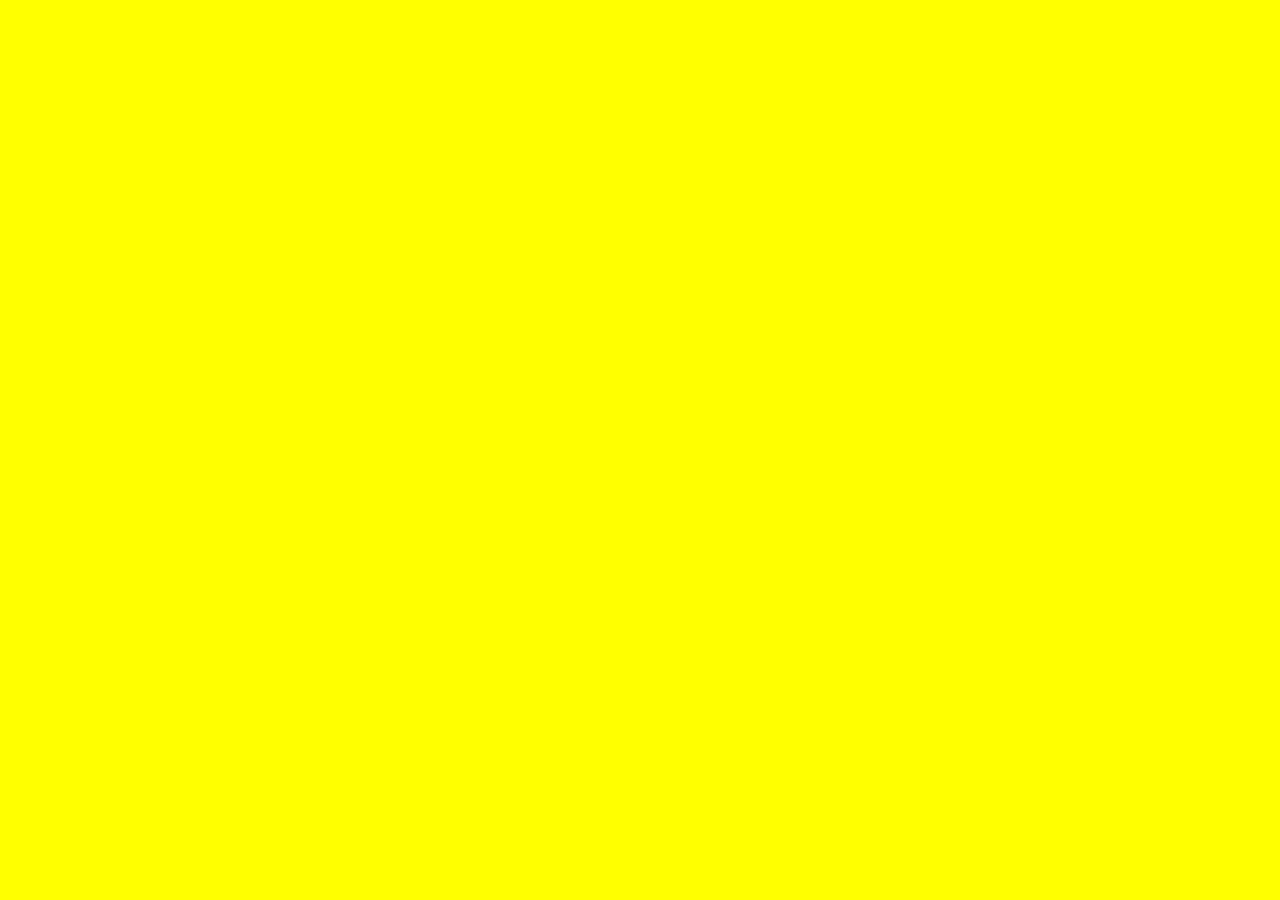
==== index.html @ 2d791983 "set: setting html-css-js" ====
<!DOCTYPE html>
<html lang="en">
  <head>
    <meta charset="UTF-8" />
    <meta http-equiv="X-UA-Compatible" content="IE=edge" />
    <meta name="viewport" content="width=device-width, initial-scale=1.0" />
    <link rel="stylesheet" href="style.css" />
    <title>Momentum</title>
  </head>
  <body>
    <script src="app.js"></script>
  </body>
</html>
---- style.css ----
body {
  background: yellow;
}
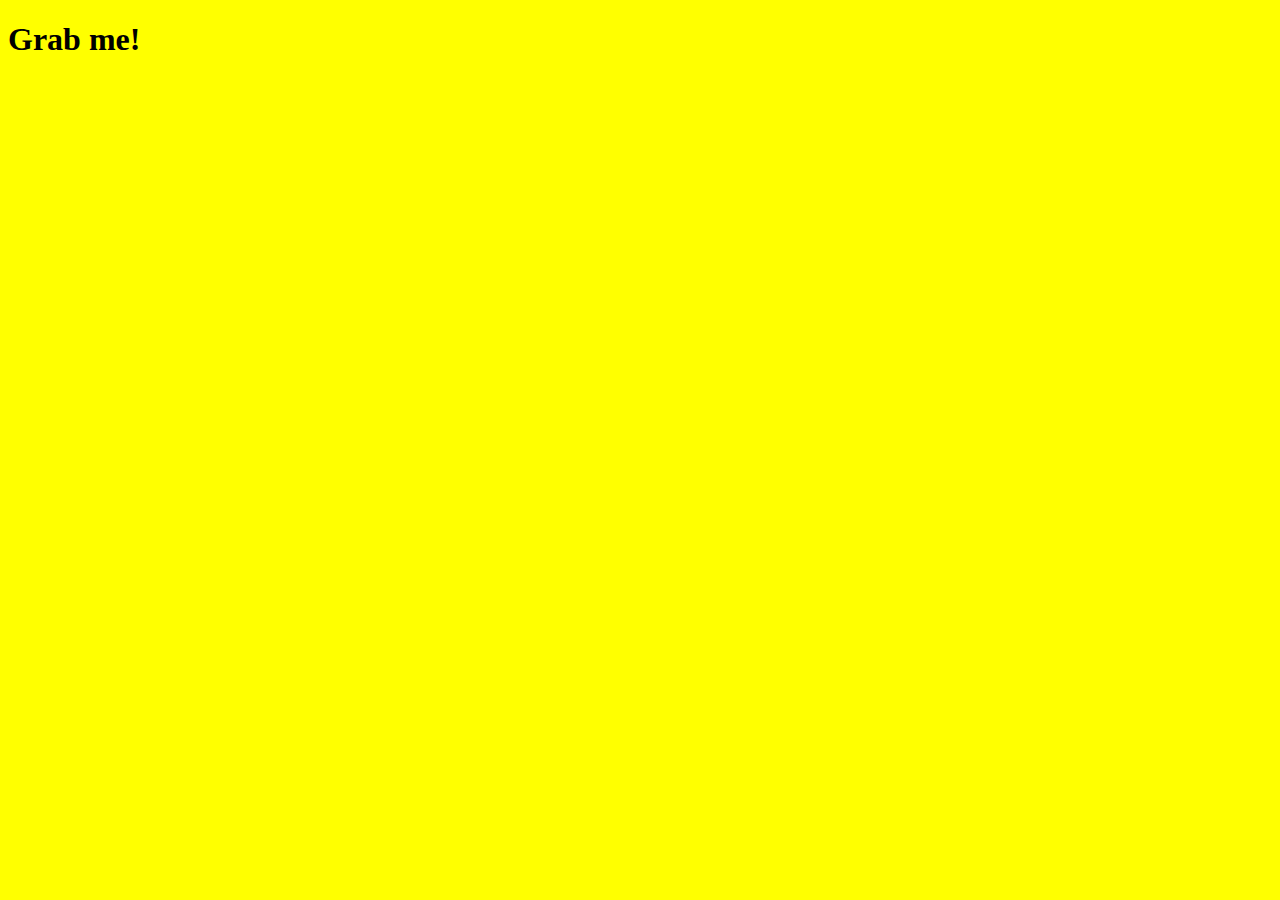
==== commit 8e3c546b: "feat: 3th-day" ====
--- a/index.html
+++ b/index.html
@@ -8,6 +8,9 @@
     <title>Momentum</title>
   </head>
   <body>
+    <div class="hello">
+      <h1 id="title">Grab me!</h1>
+    </div>
     <script src="app.js"></script>
   </body>
 </html>
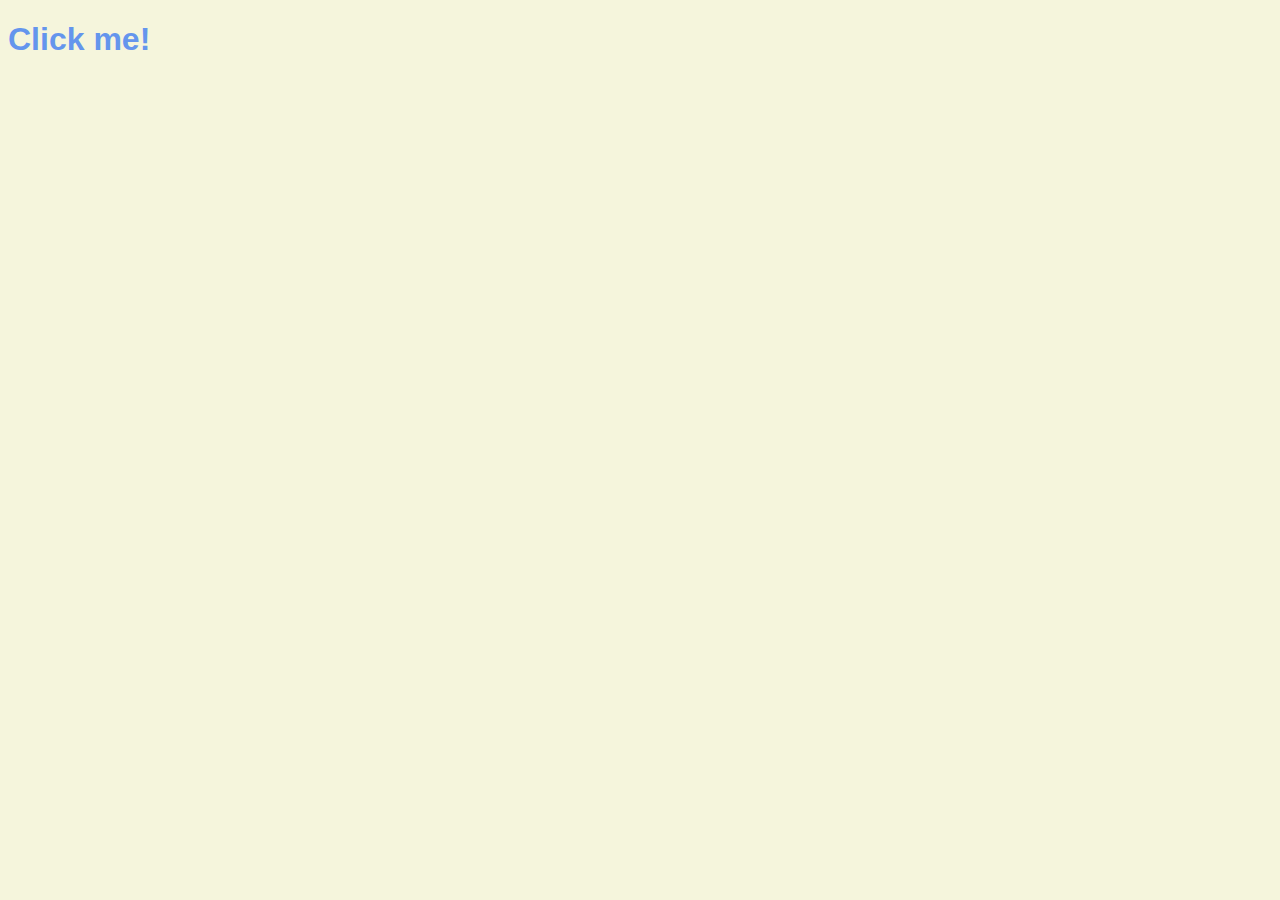
==== commit 2539c008: "test: classList.toggle" ====
--- a/index.html
+++ b/index.html
@@ -9,7 +9,7 @@
   </head>
   <body>
     <div class="hello">
-      <h1 id="title">Grab me!</h1>
+      <h1 class="sexy-font">Click me!</h1>
     </div>
     <script src="app.js"></script>
   </body>
--- a/style.css
+++ b/style.css
@@ -1,3 +1,17 @@
 body {
-  background: yellow;
+  background: beige;
 }
+
+h1 {
+  color: cornflowerblue;
+  transition: color 0.5s ease-in-out;
+}
+
+.clicked {
+  color: tomato;
+}
+
+.sexy-font {
+  font-family: "Trebuchet MS", "Lucida Sans Unicode", "Lucida Grande",
+    "Lucida Sans", Arial, sans-serif;
+}
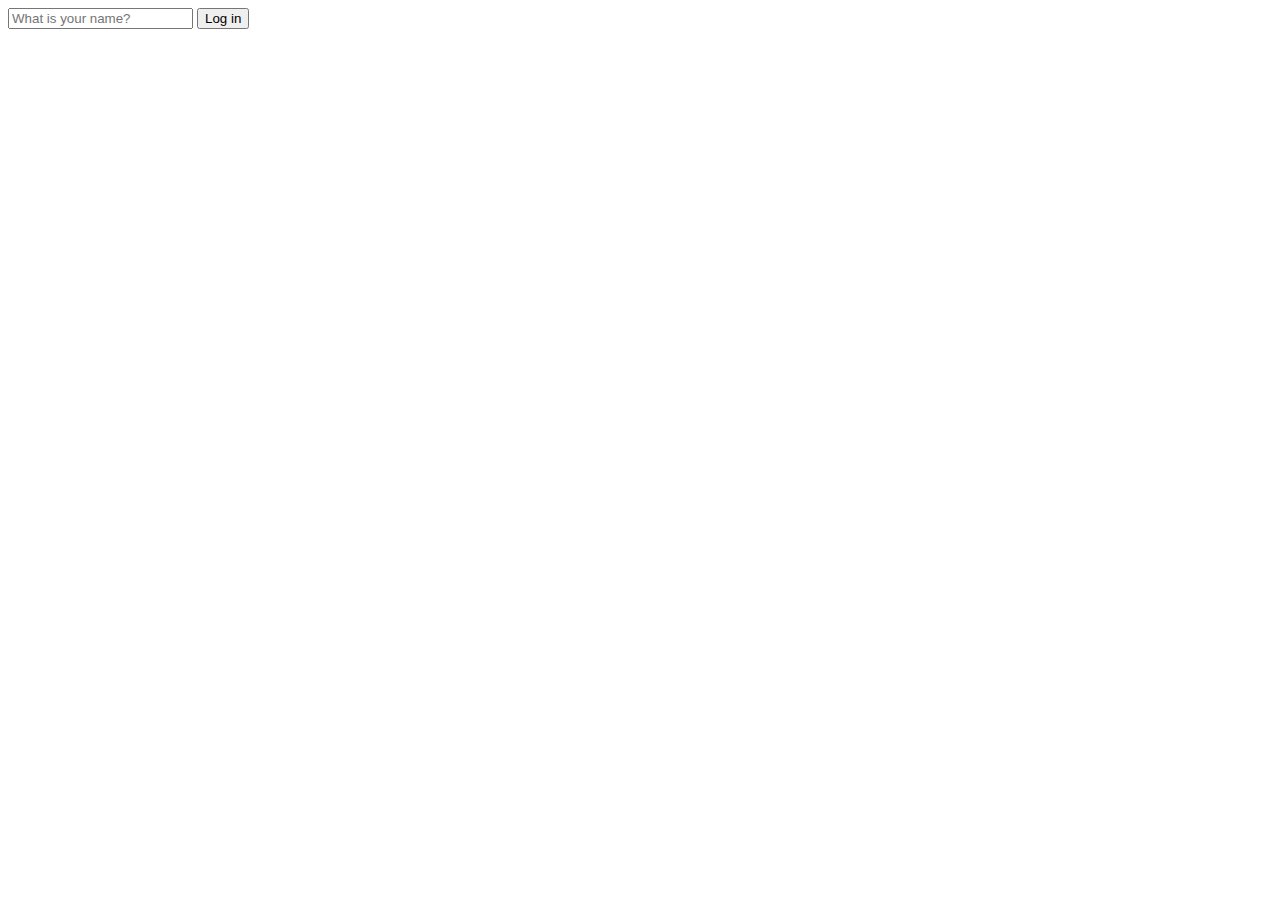
==== commit 523b6b23: "feat: day8-login" ====
--- a/index.html
+++ b/index.html
@@ -8,9 +8,16 @@
     <title>Momentum</title>
   </head>
   <body>
-    <div class="hello">
-      <h1 class="sexy-font">Click me!</h1>
-    </div>
+    <form id="login-form" class="hidden">
+      <input
+        required
+        maxlength="15"
+        type="text"
+        placeholder="What is your name?"
+      />
+      <button>Log in</button>
+    </form>
+    <h1 id="greeting" class="hidden"></h1>
     <script src="app.js"></script>
   </body>
 </html>
--- a/style.css
+++ b/style.css
@@ -1,17 +1,3 @@
-body {
-  background: beige;
+.hidden {
+  display: none;
 }
-
-h1 {
-  color: cornflowerblue;
-  transition: color 0.5s ease-in-out;
-}
-
-.clicked {
-  color: tomato;
-}
-
-.sexy-font {
-  font-family: "Trebuchet MS", "Lucida Sans Unicode", "Lucida Grande",
-    "Lucida Sans", Arial, sans-serif;
-}
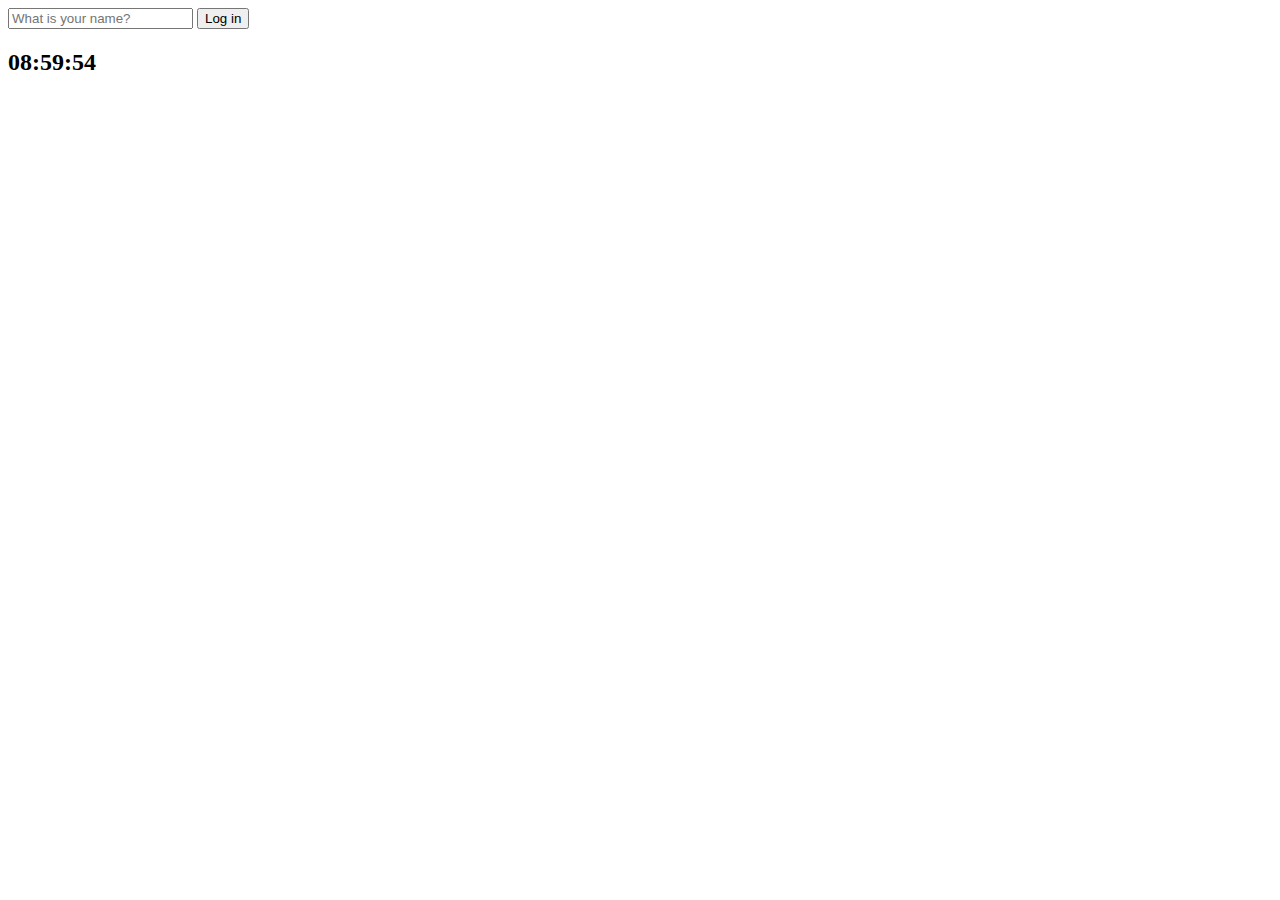
==== commit 30ca4f84: "feat: time_assignment" ====
--- a/index.html
+++ b/index.html
@@ -4,11 +4,11 @@
     <meta charset="UTF-8" />
     <meta http-equiv="X-UA-Compatible" content="IE=edge" />
     <meta name="viewport" content="width=device-width, initial-scale=1.0" />
-    <link rel="stylesheet" href="style.css" />
+    <link rel="stylesheet" href="css/style.css" />
     <title>Momentum</title>
   </head>
   <body>
-    <form id="login-form" class="hidden">
+    <form class="hidden" id="login-form">
       <input
         required
         maxlength="15"
@@ -17,7 +17,9 @@
       />
       <button>Log in</button>
     </form>
+    <h2 id="clock">00:00:00</h2>
     <h1 id="greeting" class="hidden"></h1>
-    <script src="app.js"></script>
+    <script src="js/clock.js"></script>
+    <script src="js/greeting.js"></script>
   </body>
 </html>
--- a/css/style.css
+++ b/css/style.css
@@ -0,0 +1,3 @@
+.hidden {
+  display: none;
+}
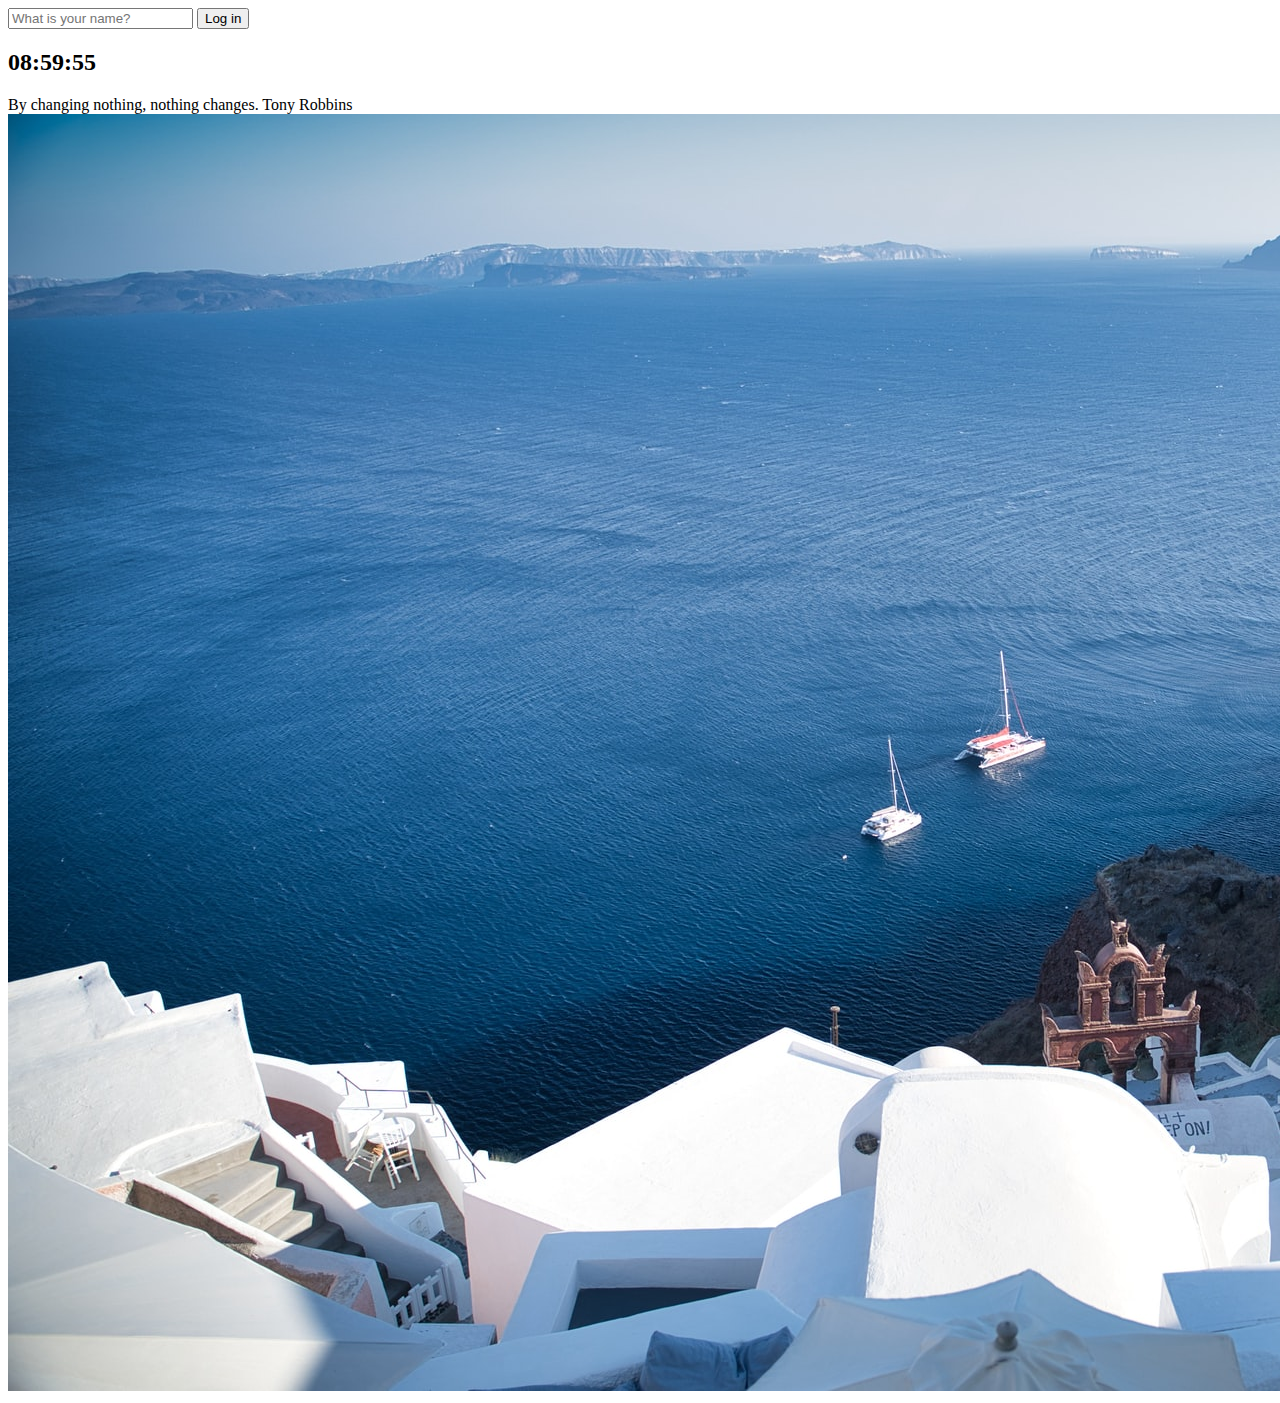
==== commit 35308f33: "feat: using_array" ====
--- a/index.html
+++ b/index.html
@@ -19,7 +19,13 @@
     </form>
     <h2 id="clock">00:00:00</h2>
     <h1 id="greeting" class="hidden"></h1>
+    <div id="quote">
+      <span></span>
+      <span></span>
+    </div>
     <script src="js/clock.js"></script>
     <script src="js/greeting.js"></script>
+    <script src="js/quotes.js"></script>
+    <script src="js/background.js"></script>
   </body>
 </html>
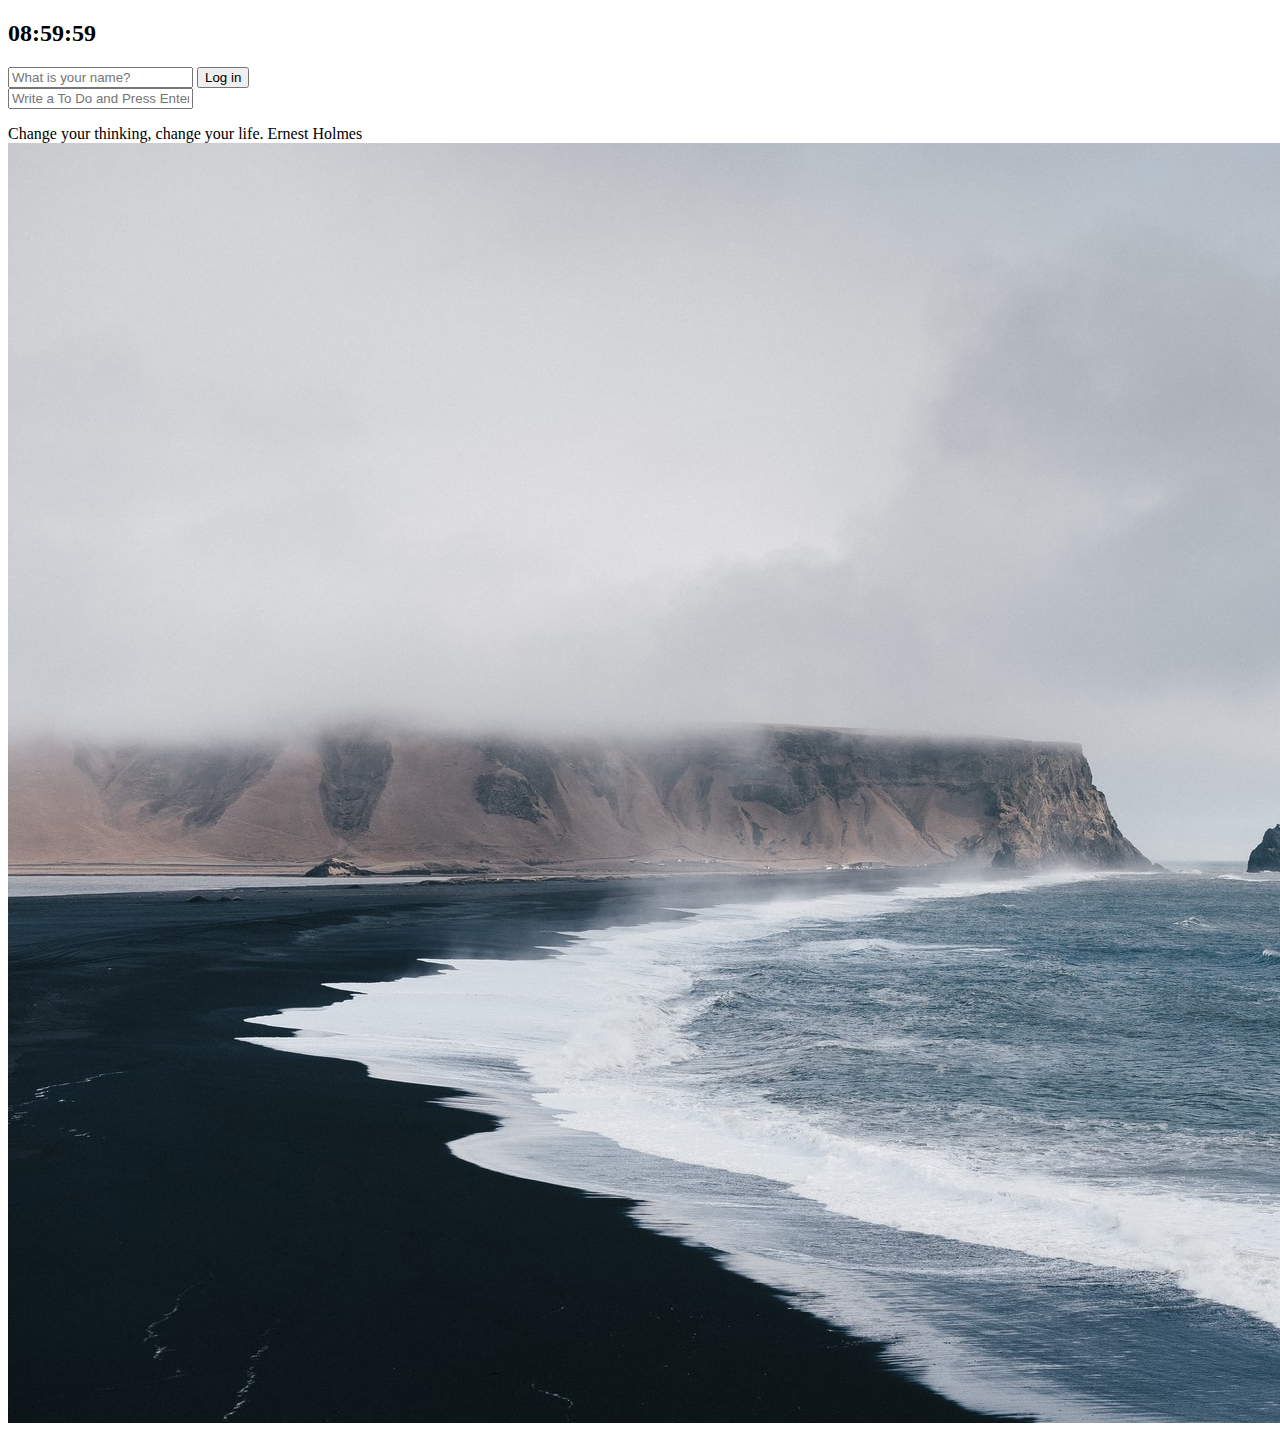
==== commit 3fec9c7a: "feat: to_do_list" ====
--- a/index.html
+++ b/index.html
@@ -8,6 +8,7 @@
     <title>Momentum</title>
   </head>
   <body>
+    <h2 id="clock">00:00:00</h2>
     <form class="hidden" id="login-form">
       <input
         required
@@ -17,12 +18,16 @@
       />
       <button>Log in</button>
     </form>
-    <h2 id="clock">00:00:00</h2>
     <h1 id="greeting" class="hidden"></h1>
+    <form id="todo-form">
+      <input required type="text" placeholder="Write a To Do and Press Enter" />
+    </form>
+    <ul id="todo-list"></ul>
     <div id="quote">
       <span></span>
       <span></span>
     </div>
+    <script src="js/todo.js"></script>
     <script src="js/clock.js"></script>
     <script src="js/greeting.js"></script>
     <script src="js/quotes.js"></script>
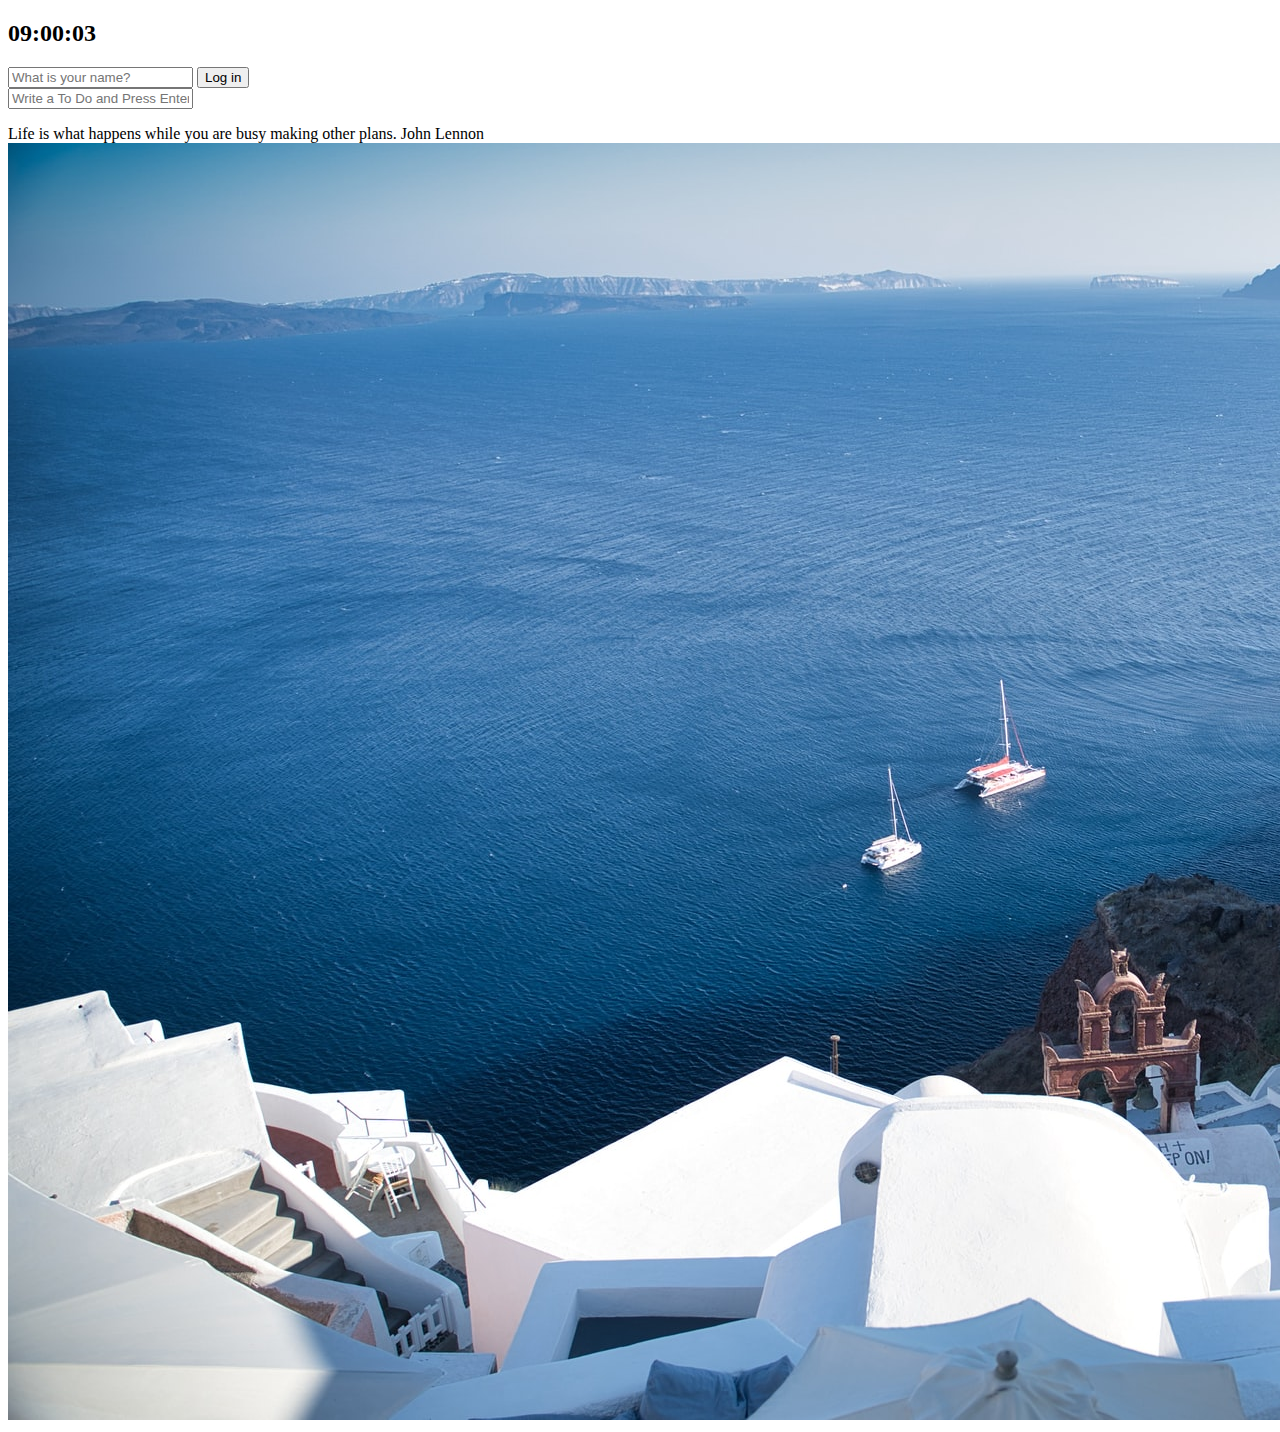
==== commit 2edfc719: "feat:weather_and_geological" ====
--- a/index.html
+++ b/index.html
@@ -27,10 +27,15 @@
       <span></span>
       <span></span>
     </div>
+    <div id="weather">
+      <span></span>
+      <span></span>
+    </div>
     <script src="js/todo.js"></script>
     <script src="js/clock.js"></script>
     <script src="js/greeting.js"></script>
     <script src="js/quotes.js"></script>
     <script src="js/background.js"></script>
+    <script src="js/weather.js"></script>
   </body>
 </html>
